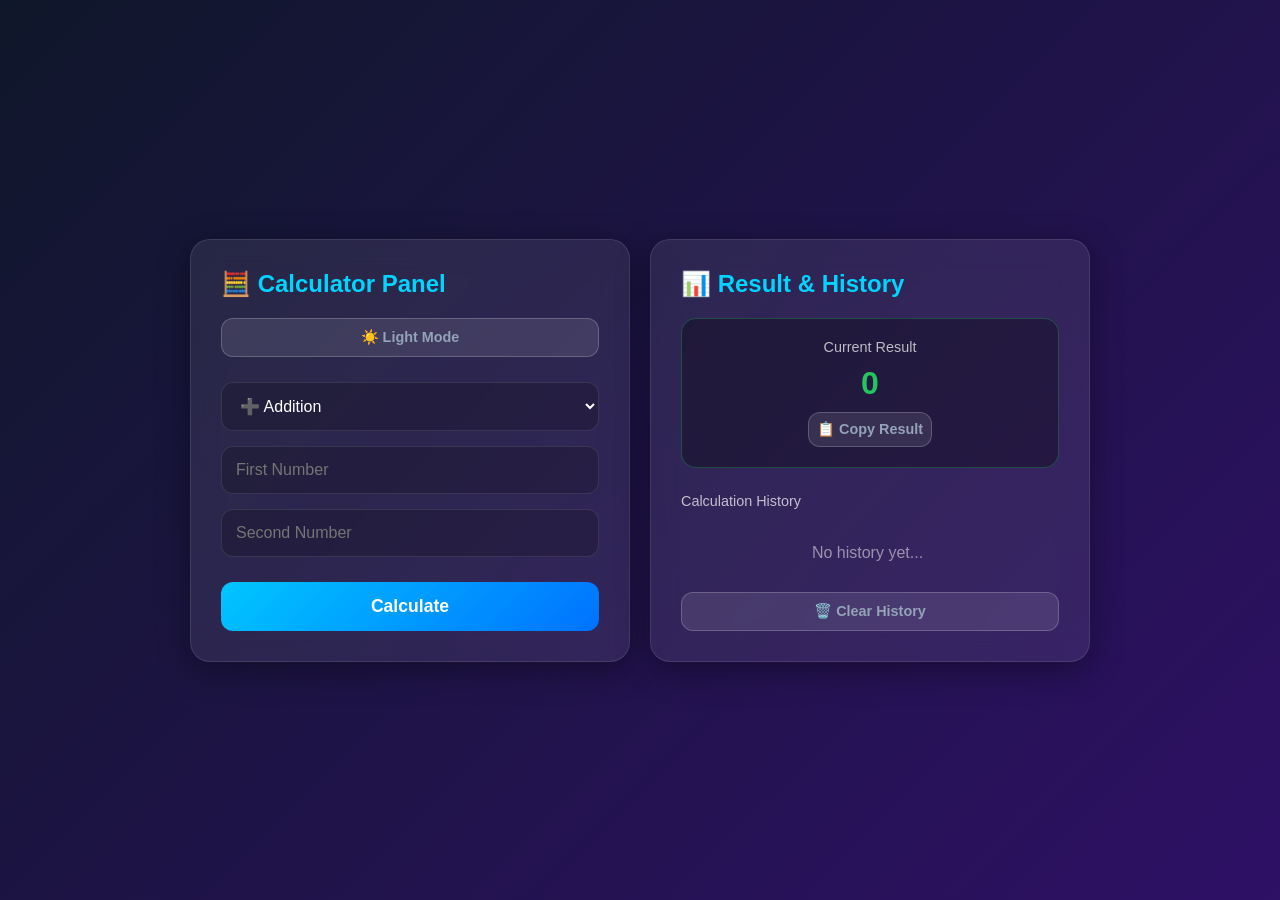
==== index.html @ ecf3f793 "Rename calculator.html to index.html" ====
<!DOCTYPE html>
<html lang="en">
<head>
<meta charset="UTF-8">
<meta name="viewport" content="width=device-width, initial-scale=1.0">
<title>Infinite Calculator Pro</title>
<style>
    /* =========================================
       CSS: THEME & LAYOUT (DARK MODE DEFAULT)
       ========================================= */
    * {
        margin: 0;
        padding: 0;
        box-sizing: border-box;
        font-family: 'Segoe UI', Tahoma, Geneva, Verdana, sans-serif;
        transition: background 0.3s ease, color 0.3s ease; /* Smooth transition */
    }

    body {
        background: linear-gradient(135deg, #0f172a 0%, #2e1065 100%);
        color: #ffffff;
        display: flex;
        justify-content: center;
        align-items: center;
        min-height: 100vh;
        padding: 20px;
    }

    /* Main Container */
    .app-container {
        display: grid;
        grid-template-columns: 1fr 1fr;
        gap: 20px;
        width: 100%;
        max-width: 900px;
    }

    @media (max-width: 768px) {
        .app-container {
            grid-template-columns: 1fr;
        }
    }

    /* Glassmorphism Cards */
    .glass-card {
        background: rgba(255, 255, 255, 0.08);
        backdrop-filter: blur(16px);
        -webkit-backdrop-filter: blur(16px);
        border: 1px solid rgba(255, 255, 255, 0.1);
        border-radius: 20px;
        padding: 30px;
        box-shadow: 0 8px 32px 0 rgba(0, 0, 0, 0.37);
        display: flex;
        flex-direction: column;
        gap: 15px;
    }

    h2 {
        color: #00D4FF;
        font-size: 1.5rem;
        margin-bottom: 5px;
        display: flex;
        align-items: center;
        gap: 10px;
    }

    /* Inputs & Selects */
    select, input {
        width: 100%;
        padding: 14px;
        background: rgba(0, 0, 0, 0.2);
        border: 1px solid rgba(255, 255, 255, 0.1);
        border-radius: 12px;
        color: #ffffff;
        font-size: 1rem;
        outline: none;
        transition: all 0.3s ease;
    }

    select option {
        background: #0f172a;
        color: #ffffff;
    }

    select:focus, input:focus {
        border-color: #00D4FF;
        box-shadow: 0 0 10px rgba(0, 212, 255, 0.3);
    }

    /* Primary Neon Button */
    button {
        width: 100%;
        padding: 14px;
        background: linear-gradient(135deg, #00c6ff, #0072ff);
        color: white;
        border: none;
        border-radius: 12px;
        font-size: 1.1rem;
        font-weight: bold;
        cursor: pointer;
        transition: transform 0.2s, box-shadow 0.2s;
        margin-top: 10px;
    }

    button:hover {
        transform: translateY(-2px);
        box-shadow: 0 10px 20px rgba(0, 114, 255, 0.4);
    }

    button:active {
        transform: translateY(0);
    }

    /* Secondary Buttons */
    .btn-secondary {
        background: rgba(255, 255, 255, 0.1);
        border: 1px solid rgba(255, 255, 255, 0.2);
        color: #94a3b8;
        font-size: 0.9rem;
        padding: 10px;
        margin-top: 0;
    }
    
    .btn-secondary:hover {
        background: rgba(255, 255, 255, 0.2);
        box-shadow: none;
        color: white;
    }

    /* Right Panel Elements */
    .current-result-box {
        background: rgba(0, 0, 0, 0.3);
        padding: 20px;
        border-radius: 15px;
        text-align: center;
        border: 1px solid rgba(34, 197, 94, 0.3);
    }

    .result-value {
        font-size: 2rem;
        font-weight: bold;
        color: #22c55e;
        margin: 10px 0;
        word-break: break-all;
    }

    .history-container {
        flex-grow: 1;
        overflow-y: auto;
        max-height: 230px;
        display: flex;
        flex-direction: column;
        gap: 10px;
        padding-right: 5px;
    }

    .history-container::-webkit-scrollbar { width: 6px; }
    .history-container::-webkit-scrollbar-thumb {
        background: rgba(255, 255, 255, 0.2);
        border-radius: 10px;
    }

    .history-item {
        background: rgba(255, 255, 255, 0.05);
        padding: 12px;
        border-radius: 8px;
        font-size: 0.95rem;
        color: #e2e8f0;
        border-left: 4px solid #00D4FF;
        animation: fadeIn 0.3s ease-in;
    }

    /* Toast Notification */
    .toast {
        position: fixed;
        bottom: -60px;
        left: 50%;
        transform: translateX(-50%);
        background: #22c55e;
        color: white;
        padding: 12px 24px;
        border-radius: 30px;
        box-shadow: 0 4px 15px rgba(0,0,0,0.2);
        transition: bottom 0.4s cubic-bezier(0.68, -0.55, 0.265, 1.55);
        z-index: 1000;
    }

    .toast.show { bottom: 30px; }

    @keyframes fadeIn {
        from { opacity: 0; transform: translateX(-10px); }
        to { opacity: 1; transform: translateX(0); }
    }

    /* =========================================
       CSS: LIGHT MODE OVERRIDES
       ========================================= */
    body.light-mode {
        background: linear-gradient(135deg, #f8fafc 0%, #cbd5e1 100%);
        color: #0f172a;
    }
    body.light-mode .glass-card {
        background: rgba(255, 255, 255, 0.6);
        border: 1px solid rgba(255, 255, 255, 1);
        box-shadow: 0 8px 32px 0 rgba(0, 0, 0, 0.1);
    }
    body.light-mode h2 {
        color: #0284c7; /* Darker blue for contrast */
    }
    body.light-mode select, body.light-mode input {
        background: rgba(255, 255, 255, 0.8);
        color: #0f172a;
        border: 1px solid rgba(0, 0, 0, 0.15);
    }
    body.light-mode select option {
        background: #ffffff;
        color: #0f172a;
    }
    body.light-mode .btn-secondary {
        background: rgba(0, 0, 0, 0.05);
        border: 1px solid rgba(0, 0, 0, 0.15);
        color: #475569;
    }
    body.light-mode .btn-secondary:hover {
        background: rgba(0, 0, 0, 0.1);
        color: #0f172a;
    }
    body.light-mode .current-result-box {
        background: rgba(255, 255, 255, 0.8);
        border: 1px solid rgba(34, 197, 94, 0.5);
    }
    body.light-mode .history-item {
        background: rgba(255, 255, 255, 0.9);
        color: #334155;
        border-left: 4px solid #0284c7;
    }
    body.light-mode .history-container::-webkit-scrollbar-thumb {
        background: rgba(0, 0, 0, 0.2);
    }
</style>
</head>
<body>

<div class="app-container">
    <!-- LEFT PANEL: CALCULATOR -->
    <div class="glass-card">
        <h2>🧮 Calculator Panel</h2>
        
        <!-- Theme Toggle Button -->
        <button id="themeToggleBtn" class="btn-secondary" onclick="toggleTheme()" style="margin-bottom: 10px;">☀️ Light Mode</button>
        
        <select id="operation" onchange="updateFields()">
            <option value="add">➕ Addition</option>
            <option value="sub">➖ Subtraction</option>
            <option value="mul">✖️ Multiplication</option>
            <option value="div">➗ Division</option>
            <option value="temp">🌡️ Celsius → Fahrenheit</option>
            <option value="km">📏 Kilometers → Miles</option>
            <option value="volume">🧊 Volume Calculator</option>
        </select>

        <div id="volumeBox" style="display: none;">
            <select id="shape" onchange="updateVolumeFields()">
                <option value="cube">Cube</option>
                <option value="cuboid">Cuboid</option>
                <option value="cylinder">Cylinder</option>
            </select>
        </div>

        <input type="number" id="num1" placeholder="First Number" autocomplete="off">
        <input type="number" id="num2" placeholder="Second Number" autocomplete="off">
        <input type="number" id="num3" placeholder="Third Number" style="display: none;" autocomplete="off">

        <button onclick="calculate(false)">Calculate</button>
    </div>

    <!-- RIGHT PANEL: RESULT & HISTORY -->
    <div class="glass-card">
        <h2>📊 Result & History</h2>
        
        <div class="current-result-box">
            <div style="color: inherit; opacity: 0.7; font-size: 0.9rem;">Current Result</div>
            <div class="result-value" id="currentResult">0</div>
            <button class="btn-secondary" style="padding: 8px; width: auto; font-size: 0.9rem;" onclick="copyResult()">
                📋 Copy Result
            </button>
        </div>

        <div style="color: inherit; opacity: 0.7; margin-top: 10px; font-size: 0.9rem;">Calculation History</div>
        <div class="history-container" id="historyList">
            <!-- History items populate here -->
        </div>
        
        <button class="btn-secondary" onclick="clearHistory()">🗑️ Clear History</button>
    </div>
</div>

<!-- Toast Notification -->
<div id="toast" class="toast">Copied to clipboard!</div>

<script>
    /* =========================================
       JAVASCRIPT: LOGIC & DOM MANIPULATION
       ========================================= */

    const operation = document.getElementById("operation");
    const shape = document.getElementById("shape");
    const volumeBox = document.getElementById("volumeBox");
    const num1 = document.getElementById("num1");
    const num2 = document.getElementById("num2");
    const num3 = document.getElementById("num3");
    const currentResult = document.getElementById("currentResult");
    const historyList = document.getElementById("historyList");
    
    // --- THEME LOGIC ---
    function toggleTheme() {
        const body = document.body;
        const themeBtn = document.getElementById('themeToggleBtn');
        body.classList.toggle('light-mode');
        
        if (body.classList.contains('light-mode')) {
            themeBtn.innerHTML = '🌙 Dark Mode';
            localStorage.setItem('calcTheme', 'light');
        } else {
            themeBtn.innerHTML = '☀️ Light Mode';
            localStorage.setItem('calcTheme', 'dark');
        }
    }

    // Check saved theme on load
    if (localStorage.getItem('calcTheme') === 'light') {
        document.body.classList.add('light-mode');
        document.getElementById('themeToggleBtn').innerHTML = '🌙 Dark Mode';
    }

    // --- CALCULATOR LOGIC ---
    let historyArr = JSON.parse(sessionStorage.getItem('calcHistory')) || [];
    renderHistory();
    updateFields(); 

    function updateFields() {
        const op = operation.value;
        
        num1.style.display = "block";
        num2.style.display = "block";
        num3.style.display = "none";
        volumeBox.style.display = "none";
        num1.value = ""; num2.value = ""; num3.value = "";

        switch(op) {
            case "add":
            case "sub":
            case "mul":
                num1.placeholder = "First Number";
                num2.placeholder = "Second Number";
                break;
            case "div":
                num1.placeholder = "Dividend";
                num2.placeholder = "Divisor";
                break;
            case "temp":
                num1.placeholder = "Temperature in Celsius";
                num2.style.display = "none";
                break;
            case "km":
                num1.placeholder = "Distance in Kilometers";
                num2.style.display = "none";
                break;
            case "volume":
                volumeBox.style.display = "block";
                updateVolumeFields();
                break;
        }
        calculate(true); 
    }

    function updateVolumeFields() {
        num1.value = ""; num2.value = ""; num3.value = "";
        
        switch(shape.value) {
            case "cube":
                num1.placeholder = "Side Length";
                num2.style.display = "none";
                num3.style.display = "none";
                break;
            case "cuboid":
                num1.placeholder = "Length";
                num2.placeholder = "Breadth";
                num3.placeholder = "Height";
                num2.style.display = "block";
                num3.style.display = "block";
                break;
            case "cylinder":
                num1.placeholder = "Radius";
                num2.placeholder = "Height";
                num2.style.display = "block";
                num3.style.display = "none";
                break;
        }
        calculate(true);
    }

    function calculate(isLivePreview = false) {
        const op = operation.value;
        const n1 = parseFloat(num1.value) || 0;
        const n2 = parseFloat(num2.value) || 0;
        const n3 = parseFloat(num3.value) || 0;
        
        let ans = 0;
        let formula = "";

        if (isLivePreview && num1.value === "") {
            currentResult.innerText = "0";
            return;
        }

        switch(op) {
            case "add":
                ans = n1 + n2;
                formula = `${n1} + ${n2} = ${ans}`;
                break;
            case "sub":
                ans = n1 - n2;
                formula = `${n1} - ${n2} = ${ans}`;
                break;
            case "mul":
                ans = n1 * n2;
                formula = `${n1} × ${n2} = ${ans}`;
                break;
            case "div":
                if(n2 === 0) {
                    ans = "Error";
                    formula = "Cannot Divide by Zero";
                } else {
                    ans = parseFloat((n1 / n2).toFixed(4));
                    formula = `${n1} ÷ ${n2} = ${ans}`;
                }
                break;
            case "temp":
                ans = parseFloat(((n1 * 9) / 5) + 32).toFixed(2);
                formula = `${n1}°C → ${ans}°F`;
                ans += " °F";
                break;
            case "km":
                ans = parseFloat(n1 * 0.621371).toFixed(4);
                formula = `${n1} km → ${ans} mi`;
                ans += " mi";
                break;
            case "volume":
                switch(shape.value) {
                    case "cube":
                        ans = Math.pow(n1, 3);
                        formula = `Cube(${n1}) = ${ans}`;
                        break;
                    case "cuboid":
                        ans = n1 * n2 * n3;
                        formula = `Cuboid(${n1}×${n2}×${n3}) = ${ans}`;
                        break;
                    case "cylinder":
                        ans = parseFloat((Math.PI * Math.pow(n1, 2) * n2).toFixed(2));
                        formula = `Cylinder(r:${n1}, h:${n2}) = ${ans}`;
                        break;
                }
                break;
        }

        currentResult.innerText = ans;

        if (!isLivePreview && formula !== "Cannot Divide by Zero" && num1.value !== "") {
            addToHistory(formula);
        }
    }

    [num1, num2, num3].forEach(input => {
        input.addEventListener('input', () => calculate(true));
    });

    document.addEventListener('keypress', function(e) {
        if (e.key === 'Enter') calculate(false);
    });

    function addToHistory(formula) {
        historyArr.unshift(formula);
        if (historyArr.length > 20) historyArr.pop();
        sessionStorage.setItem('calcHistory', JSON.stringify(historyArr));
        renderHistory();
    }

    function renderHistory() {
        historyList.innerHTML = "";
        if (historyArr.length === 0) {
            historyList.innerHTML = `<div style="opacity: 0.5; text-align: center; margin-top: 20px;">No history yet...</div>`;
            return;
        }
        historyArr.forEach(item => {
            const div = document.createElement("div");
            div.className = "history-item";
            div.innerText = item;
            historyList.appendChild(div);
        });
    }

    function clearHistory() {
        historyArr = [];
        sessionStorage.removeItem('calcHistory');
        renderHistory();
        showToast("History Cleared");
    }

    function copyResult() {
        const resultText = currentResult.innerText;
        if(resultText !== "0" && resultText !== "Error") {
            navigator.clipboard.writeText(resultText);
            showToast("Copied to clipboard!");
        }
    }

    function showToast(message) {
        const toast = document.getElementById("toast");
        toast.innerText = message;
        toast.classList.add("show");
        setTimeout(() => toast.classList.remove("show"), 2500);
    }
</script>
</body>
</html>
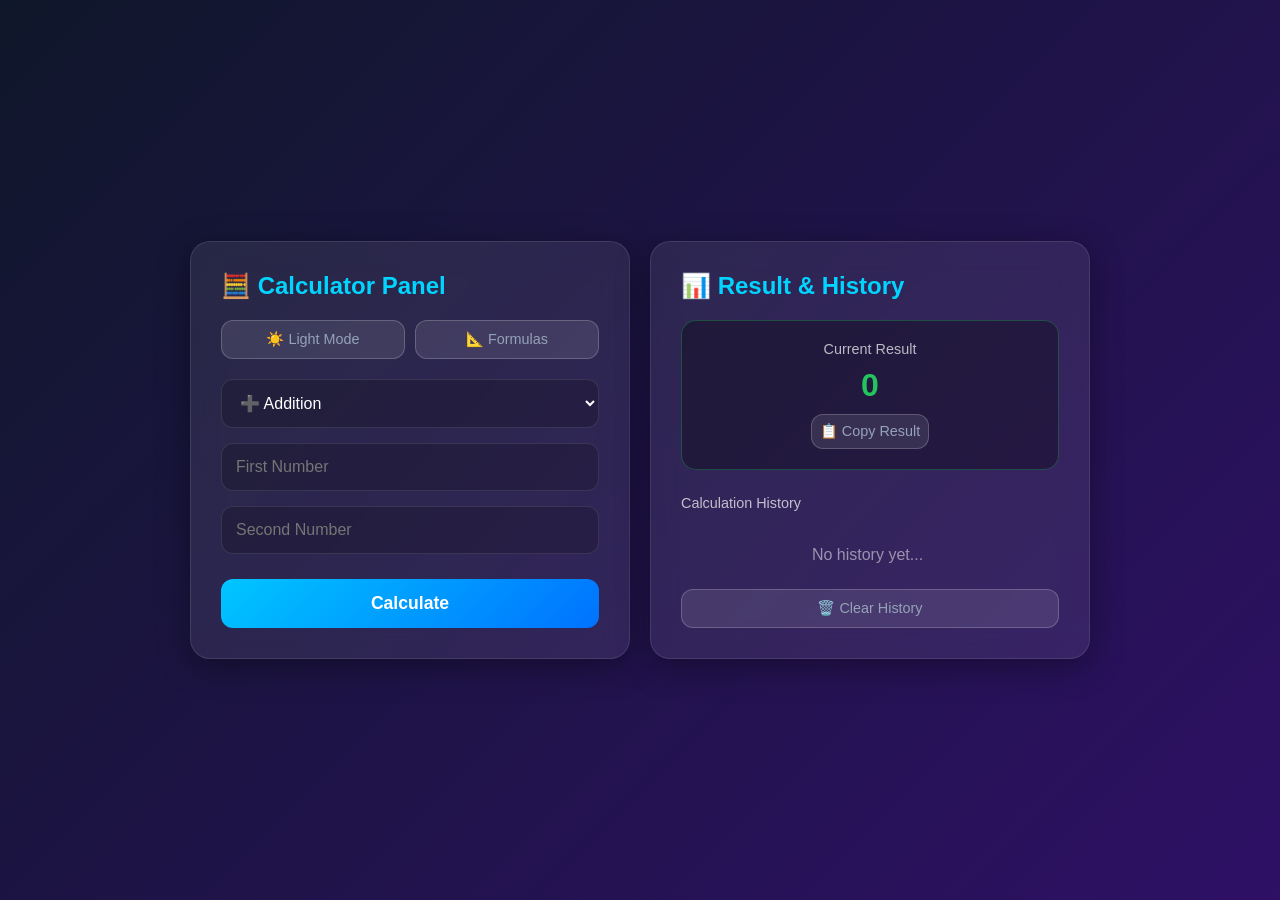
==== commit 66c87679: "Enhance calculator UI with formula modal Added a formula modal for user guidance and improved button" ====
--- a/index.html
+++ b/index.html
@@ -13,7 +13,7 @@
         padding: 0;
         box-sizing: border-box;
         font-family: 'Segoe UI', Tahoma, Geneva, Verdana, sans-serif;
-        transition: background 0.3s ease, color 0.3s ease; /* Smooth transition */
+        transition: background 0.3s ease, color 0.3s ease;
     }
 
     body {
@@ -26,7 +26,6 @@
         padding: 20px;
     }
 
-    /* Main Container */
     .app-container {
         display: grid;
         grid-template-columns: 1fr 1fr;
@@ -64,6 +63,13 @@
         gap: 10px;
     }
 
+    /* Top Action Buttons (Theme & Formula) */
+    .action-row {
+        display: flex;
+        gap: 10px;
+        margin-bottom: 5px;
+    }
+
     /* Inputs & Selects */
     select, input {
         width: 100%;
@@ -88,7 +94,7 @@
     }
 
     /* Primary Neon Button */
-    button {
+    .btn-primary {
         width: 100%;
         padding: 14px;
         background: linear-gradient(135deg, #00c6ff, #0072ff);
@@ -102,12 +108,12 @@
         margin-top: 10px;
     }
 
-    button:hover {
+    .btn-primary:hover {
         transform: translateY(-2px);
         box-shadow: 0 10px 20px rgba(0, 114, 255, 0.4);
     }
 
-    button:active {
+    .btn-primary:active {
         transform: translateY(0);
     }
 
@@ -118,12 +124,14 @@
         color: #94a3b8;
         font-size: 0.9rem;
         padding: 10px;
-        margin-top: 0;
+        border-radius: 12px;
+        cursor: pointer;
+        transition: all 0.2s;
+        flex: 1;
     }
     
     .btn-secondary:hover {
         background: rgba(255, 255, 255, 0.2);
-        box-shadow: none;
         color: white;
     }
 
@@ -168,6 +176,40 @@
         color: #e2e8f0;
         border-left: 4px solid #00D4FF;
         animation: fadeIn 0.3s ease-in;
+    }
+
+    /* Modal Styles */
+    .modal-overlay {
+        display: none;
+        position: fixed;
+        top: 0; left: 0; width: 100%; height: 100%;
+        background: rgba(0,0,0,0.6);
+        backdrop-filter: blur(5px);
+        z-index: 2000;
+        justify-content: center;
+        align-items: center;
+    }
+
+    .modal-close {
+        position: absolute;
+        top: 15px;
+        right: 20px;
+        background: none;
+        border: none;
+        color: inherit;
+        font-size: 1.5rem;
+        cursor: pointer;
+        opacity: 0.7;
+    }
+
+    .modal-close:hover { opacity: 1; }
+
+    .formula-code {
+        background: rgba(0,0,0,0.3);
+        padding: 2px 6px;
+        border-radius: 4px;
+        color: #22c55e;
+        font-family: monospace;
     }
 
     /* Toast Notification */
@@ -204,9 +246,7 @@
         border: 1px solid rgba(255, 255, 255, 1);
         box-shadow: 0 8px 32px 0 rgba(0, 0, 0, 0.1);
     }
-    body.light-mode h2 {
-        color: #0284c7; /* Darker blue for contrast */
-    }
+    body.light-mode h2 { color: #0284c7; }
     body.light-mode select, body.light-mode input {
         background: rgba(255, 255, 255, 0.8);
         color: #0f172a;
@@ -237,6 +277,10 @@
     body.light-mode .history-container::-webkit-scrollbar-thumb {
         background: rgba(0, 0, 0, 0.2);
     }
+    body.light-mode .formula-code {
+        background: rgba(0,0,0,0.05);
+        color: #16a34a;
+    }
 </style>
 </head>
 <body>
@@ -246,8 +290,10 @@
     <div class="glass-card">
         <h2>🧮 Calculator Panel</h2>
         
-        <!-- Theme Toggle Button -->
-        <button id="themeToggleBtn" class="btn-secondary" onclick="toggleTheme()" style="margin-bottom: 10px;">☀️ Light Mode</button>
+        <div class="action-row">
+            <button id="themeToggleBtn" class="btn-secondary" onclick="toggleTheme()">☀️ Light Mode</button>
+            <button class="btn-secondary" onclick="document.getElementById('formulaModal').style.display='flex'">📐 Formulas</button>
+        </div>
         
         <select id="operation" onchange="updateFields()">
             <option value="add">➕ Addition</option>
@@ -271,7 +317,7 @@
         <input type="number" id="num2" placeholder="Second Number" autocomplete="off">
         <input type="number" id="num3" placeholder="Third Number" style="display: none;" autocomplete="off">
 
-        <button onclick="calculate(false)">Calculate</button>
+        <button class="btn-primary" onclick="calculate(false)">Calculate</button>
     </div>
 
     <!-- RIGHT PANEL: RESULT & HISTORY -->
@@ -291,7 +337,32 @@
             <!-- History items populate here -->
         </div>
         
-        <button class="btn-secondary" onclick="clearHistory()">🗑️ Clear History</button>
+        <button class="btn-secondary" onclick="clearHistory()" style="width: 100%;">🗑️ Clear History</button>
+    </div>
+</div>
+
+<!-- Formula Modal -->
+<div id="formulaModal" class="modal-overlay">
+    <div class="glass-card" style="max-width: 450px; width: 90%; position: relative;">
+        <button class="modal-close" onclick="document.getElementById('formulaModal').style.display='none'">✖</button>
+        <h2>📐 Formula Guide</h2>
+        
+        <div style="margin-top: 10px; font-size: 1rem; line-height: 1.8;">
+            <strong style="color: #00D4FF;">🔢 Basic Math</strong><br>
+            • Addition: <span class="formula-code">x + y</span><br>
+            • Subtraction: <span class="formula-code">x - y</span><br>
+            • Multiplication: <span class="formula-code">x × y</span><br>
+            • Division: <span class="formula-code">x ÷ y</span><br><br>
+
+            <strong style="color: #00D4FF;">🔄 Conversions</strong><br>
+            • Celsius → Fahrenheit: <span class="formula-code">(°C × 1.8) + 32</span><br>
+            • Kilometers → Miles: <span class="formula-code">km × 0.621371</span><br><br>
+
+            <strong style="color: #00D4FF;">🧊 Volume</strong><br>
+            • Cube: <span class="formula-code">Side³</span><br>
+            • Cuboid: <span class="formula-code">Length × Breadth × Height</span><br>
+            • Cylinder: <span class="formula-code">π × Radius² × Height</span>
+        </div>
     </div>
 </div>
 
@@ -327,7 +398,6 @@
         }
     }
 
-    // Check saved theme on load
     if (localStorage.getItem('calcTheme') === 'light') {
         document.body.classList.add('light-mode');
         document.getElementById('themeToggleBtn').innerHTML = '🌙 Dark Mode';
@@ -479,6 +549,13 @@
         if (e.key === 'Enter') calculate(false);
     });
 
+    // Close modal if user clicks outside the modal card
+    document.getElementById('formulaModal').addEventListener('click', function(e) {
+        if (e.target === this) {
+            this.style.display = 'none';
+        }
+    });
+
     function addToHistory(formula) {
         historyArr.unshift(formula);
         if (historyArr.length > 20) historyArr.pop();
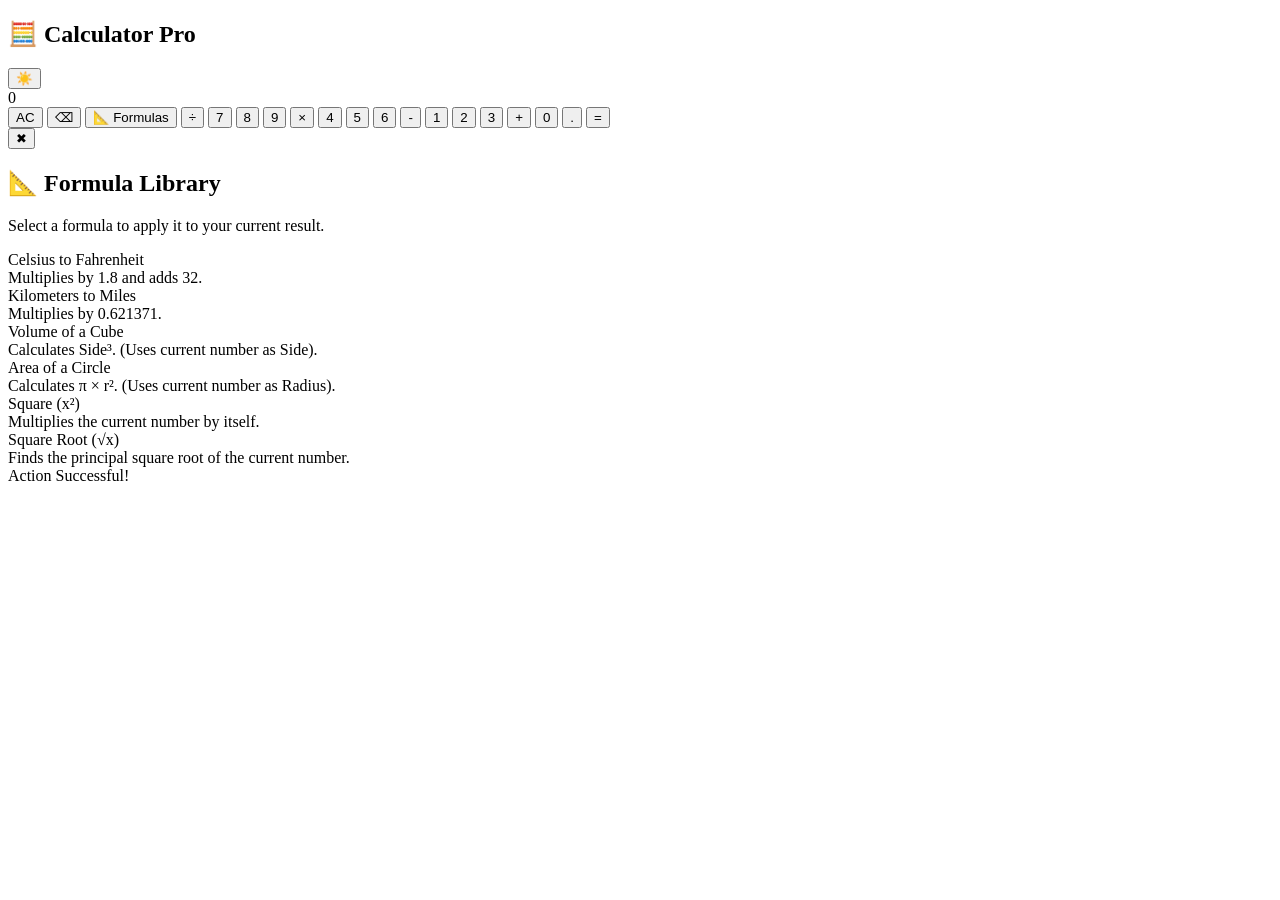
==== commit 4c0ba1e9: "Revamp index.html for Smart Mobile Calculator Pro Updated the calculator interface and functionality" ====
--- a/index.html
+++ b/index.html
@@ -1,603 +1,98 @@
 <!DOCTYPE html>
 <html lang="en">
 <head>
-<meta charset="UTF-8">
-<meta name="viewport" content="width=device-width, initial-scale=1.0">
-<title>Infinite Calculator Pro</title>
-<style>
-    /* =========================================
-       CSS: THEME & LAYOUT (DARK MODE DEFAULT)
-       ========================================= */
-    * {
-        margin: 0;
-        padding: 0;
-        box-sizing: border-box;
-        font-family: 'Segoe UI', Tahoma, Geneva, Verdana, sans-serif;
-        transition: background 0.3s ease, color 0.3s ease;
-    }
-
-    body {
-        background: linear-gradient(135deg, #0f172a 0%, #2e1065 100%);
-        color: #ffffff;
-        display: flex;
-        justify-content: center;
-        align-items: center;
-        min-height: 100vh;
-        padding: 20px;
-    }
-
-    .app-container {
-        display: grid;
-        grid-template-columns: 1fr 1fr;
-        gap: 20px;
-        width: 100%;
-        max-width: 900px;
-    }
-
-    @media (max-width: 768px) {
-        .app-container {
-            grid-template-columns: 1fr;
-        }
-    }
-
-    /* Glassmorphism Cards */
-    .glass-card {
-        background: rgba(255, 255, 255, 0.08);
-        backdrop-filter: blur(16px);
-        -webkit-backdrop-filter: blur(16px);
-        border: 1px solid rgba(255, 255, 255, 0.1);
-        border-radius: 20px;
-        padding: 30px;
-        box-shadow: 0 8px 32px 0 rgba(0, 0, 0, 0.37);
-        display: flex;
-        flex-direction: column;
-        gap: 15px;
-    }
-
-    h2 {
-        color: #00D4FF;
-        font-size: 1.5rem;
-        margin-bottom: 5px;
-        display: flex;
-        align-items: center;
-        gap: 10px;
-    }
-
-    /* Top Action Buttons (Theme & Formula) */
-    .action-row {
-        display: flex;
-        gap: 10px;
-        margin-bottom: 5px;
-    }
-
-    /* Inputs & Selects */
-    select, input {
-        width: 100%;
-        padding: 14px;
-        background: rgba(0, 0, 0, 0.2);
-        border: 1px solid rgba(255, 255, 255, 0.1);
-        border-radius: 12px;
-        color: #ffffff;
-        font-size: 1rem;
-        outline: none;
-        transition: all 0.3s ease;
-    }
-
-    select option {
-        background: #0f172a;
-        color: #ffffff;
-    }
-
-    select:focus, input:focus {
-        border-color: #00D4FF;
-        box-shadow: 0 0 10px rgba(0, 212, 255, 0.3);
-    }
-
-    /* Primary Neon Button */
-    .btn-primary {
-        width: 100%;
-        padding: 14px;
-        background: linear-gradient(135deg, #00c6ff, #0072ff);
-        color: white;
-        border: none;
-        border-radius: 12px;
-        font-size: 1.1rem;
-        font-weight: bold;
-        cursor: pointer;
-        transition: transform 0.2s, box-shadow 0.2s;
-        margin-top: 10px;
-    }
-
-    .btn-primary:hover {
-        transform: translateY(-2px);
-        box-shadow: 0 10px 20px rgba(0, 114, 255, 0.4);
-    }
-
-    .btn-primary:active {
-        transform: translateY(0);
-    }
-
-    /* Secondary Buttons */
-    .btn-secondary {
-        background: rgba(255, 255, 255, 0.1);
-        border: 1px solid rgba(255, 255, 255, 0.2);
-        color: #94a3b8;
-        font-size: 0.9rem;
-        padding: 10px;
-        border-radius: 12px;
-        cursor: pointer;
-        transition: all 0.2s;
-        flex: 1;
-    }
-    
-    .btn-secondary:hover {
-        background: rgba(255, 255, 255, 0.2);
-        color: white;
-    }
-
-    /* Right Panel Elements */
-    .current-result-box {
-        background: rgba(0, 0, 0, 0.3);
-        padding: 20px;
-        border-radius: 15px;
-        text-align: center;
-        border: 1px solid rgba(34, 197, 94, 0.3);
-    }
-
-    .result-value {
-        font-size: 2rem;
-        font-weight: bold;
-        color: #22c55e;
-        margin: 10px 0;
-        word-break: break-all;
-    }
-
-    .history-container {
-        flex-grow: 1;
-        overflow-y: auto;
-        max-height: 230px;
-        display: flex;
-        flex-direction: column;
-        gap: 10px;
-        padding-right: 5px;
-    }
-
-    .history-container::-webkit-scrollbar { width: 6px; }
-    .history-container::-webkit-scrollbar-thumb {
-        background: rgba(255, 255, 255, 0.2);
-        border-radius: 10px;
-    }
-
-    .history-item {
-        background: rgba(255, 255, 255, 0.05);
-        padding: 12px;
-        border-radius: 8px;
-        font-size: 0.95rem;
-        color: #e2e8f0;
-        border-left: 4px solid #00D4FF;
-        animation: fadeIn 0.3s ease-in;
-    }
-
-    /* Modal Styles */
-    .modal-overlay {
-        display: none;
-        position: fixed;
-        top: 0; left: 0; width: 100%; height: 100%;
-        background: rgba(0,0,0,0.6);
-        backdrop-filter: blur(5px);
-        z-index: 2000;
-        justify-content: center;
-        align-items: center;
-    }
-
-    .modal-close {
-        position: absolute;
-        top: 15px;
-        right: 20px;
-        background: none;
-        border: none;
-        color: inherit;
-        font-size: 1.5rem;
-        cursor: pointer;
-        opacity: 0.7;
-    }
-
-    .modal-close:hover { opacity: 1; }
-
-    .formula-code {
-        background: rgba(0,0,0,0.3);
-        padding: 2px 6px;
-        border-radius: 4px;
-        color: #22c55e;
-        font-family: monospace;
-    }
-
-    /* Toast Notification */
-    .toast {
-        position: fixed;
-        bottom: -60px;
-        left: 50%;
-        transform: translateX(-50%);
-        background: #22c55e;
-        color: white;
-        padding: 12px 24px;
-        border-radius: 30px;
-        box-shadow: 0 4px 15px rgba(0,0,0,0.2);
-        transition: bottom 0.4s cubic-bezier(0.68, -0.55, 0.265, 1.55);
-        z-index: 1000;
-    }
-
-    .toast.show { bottom: 30px; }
-
-    @keyframes fadeIn {
-        from { opacity: 0; transform: translateX(-10px); }
-        to { opacity: 1; transform: translateX(0); }
-    }
-
-    /* =========================================
-       CSS: LIGHT MODE OVERRIDES
-       ========================================= */
-    body.light-mode {
-        background: linear-gradient(135deg, #f8fafc 0%, #cbd5e1 100%);
-        color: #0f172a;
-    }
-    body.light-mode .glass-card {
-        background: rgba(255, 255, 255, 0.6);
-        border: 1px solid rgba(255, 255, 255, 1);
-        box-shadow: 0 8px 32px 0 rgba(0, 0, 0, 0.1);
-    }
-    body.light-mode h2 { color: #0284c7; }
-    body.light-mode select, body.light-mode input {
-        background: rgba(255, 255, 255, 0.8);
-        color: #0f172a;
-        border: 1px solid rgba(0, 0, 0, 0.15);
-    }
-    body.light-mode select option {
-        background: #ffffff;
-        color: #0f172a;
-    }
-    body.light-mode .btn-secondary {
-        background: rgba(0, 0, 0, 0.05);
-        border: 1px solid rgba(0, 0, 0, 0.15);
-        color: #475569;
-    }
-    body.light-mode .btn-secondary:hover {
-        background: rgba(0, 0, 0, 0.1);
-        color: #0f172a;
-    }
-    body.light-mode .current-result-box {
-        background: rgba(255, 255, 255, 0.8);
-        border: 1px solid rgba(34, 197, 94, 0.5);
-    }
-    body.light-mode .history-item {
-        background: rgba(255, 255, 255, 0.9);
-        color: #334155;
-        border-left: 4px solid #0284c7;
-    }
-    body.light-mode .history-container::-webkit-scrollbar-thumb {
-        background: rgba(0, 0, 0, 0.2);
-    }
-    body.light-mode .formula-code {
-        background: rgba(0,0,0,0.05);
-        color: #16a34a;
-    }
-</style>
+    <meta charset="UTF-8">
+    <meta name="viewport" content="width=device-width, initial-scale=1.0, maximum-scale=1.0, user-scalable=no">
+    <title>Smart Mobile Calculator Pro</title>
+    <link rel="stylesheet" href="style.css">
 </head>
 <body>
 
-<div class="app-container">
-    <!-- LEFT PANEL: CALCULATOR -->
-    <div class="glass-card">
-        <h2>🧮 Calculator Panel</h2>
-        
-        <div class="action-row">
-            <button id="themeToggleBtn" class="btn-secondary" onclick="toggleTheme()">☀️ Light Mode</button>
-            <button class="btn-secondary" onclick="document.getElementById('formulaModal').style.display='flex'">📐 Formulas</button>
-        </div>
-        
-        <select id="operation" onchange="updateFields()">
-            <option value="add">➕ Addition</option>
-            <option value="sub">➖ Subtraction</option>
-            <option value="mul">✖️ Multiplication</option>
-            <option value="div">➗ Division</option>
-            <option value="temp">🌡️ Celsius → Fahrenheit</option>
-            <option value="km">📏 Kilometers → Miles</option>
-            <option value="volume">🧊 Volume Calculator</option>
-        </select>
+<div class="mobile-frame">
+    <!-- Header -->
+    <header class="app-header">
+        <h2>🧮 Calculator Pro</h2>
+        <button id="themeToggleBtn" onclick="toggleTheme()" aria-label="Toggle Theme">☀️</button>
+    </header>
 
-        <div id="volumeBox" style="display: none;">
-            <select id="shape" onchange="updateVolumeFields()">
-                <option value="cube">Cube</option>
-                <option value="cuboid">Cuboid</option>
-                <option value="cylinder">Cylinder</option>
-            </select>
-        </div>
-
-        <input type="number" id="num1" placeholder="First Number" autocomplete="off">
-        <input type="number" id="num2" placeholder="Second Number" autocomplete="off">
-        <input type="number" id="num3" placeholder="Third Number" style="display: none;" autocomplete="off">
-
-        <button class="btn-primary" onclick="calculate(false)">Calculate</button>
+    <!-- Display Screen -->
+    <div class="display-screen">
+        <div class="expression-display" id="expressionDisplay"></div>
+        <div class="result-value" id="resultDisplay">0</div>
     </div>
 
-    <!-- RIGHT PANEL: RESULT & HISTORY -->
-    <div class="glass-card">
-        <h2>📊 Result & History</h2>
-        
-        <div class="current-result-box">
-            <div style="color: inherit; opacity: 0.7; font-size: 0.9rem;">Current Result</div>
-            <div class="result-value" id="currentResult">0</div>
-            <button class="btn-secondary" style="padding: 8px; width: auto; font-size: 0.9rem;" onclick="copyResult()">
-                📋 Copy Result
-            </button>
-        </div>
+    <!-- Mobile Keypad -->
+    <div class="keypad">
+        <button class="btn-action" onclick="clearAll()">AC</button>
+        <button class="btn-action" onclick="deleteLast()">⌫</button>
+        <button class="btn-formula" onclick="openModal()">📐 Formulas</button>
+        <button class="btn-operator" onclick="appendChar('÷')">÷</button>
 
-        <div style="color: inherit; opacity: 0.7; margin-top: 10px; font-size: 0.9rem;">Calculation History</div>
-        <div class="history-container" id="historyList">
-            <!-- History items populate here -->
-        </div>
-        
-        <button class="btn-secondary" onclick="clearHistory()" style="width: 100%;">🗑️ Clear History</button>
+        <button class="btn-number" onclick="appendChar('7')">7</button>
+        <button class="btn-number" onclick="appendChar('8')">8</button>
+        <button class="btn-number" onclick="appendChar('9')">9</button>
+        <button class="btn-operator" onclick="appendChar('×')">×</button>
+
+        <button class="btn-number" onclick="appendChar('4')">4</button>
+        <button class="btn-number" onclick="appendChar('5')">5</button>
+        <button class="btn-number" onclick="appendChar('6')">6</button>
+        <button class="btn-operator" onclick="appendChar('-')">-</button>
+
+        <button class="btn-number" onclick="appendChar('1')">1</button>
+        <button class="btn-number" onclick="appendChar('2')">2</button>
+        <button class="btn-number" onclick="appendChar('3')">3</button>
+        <button class="btn-operator" onclick="appendChar('+')">+</button>
+
+        <button class="btn-number span-2" onclick="appendChar('0')">0</button>
+        <button class="btn-number" onclick="appendChar('.')">.</button>
+        <button class="btn-equal" onclick="calculateResult()">=</button>
     </div>
 </div>
 
 <!-- Formula Modal -->
 <div id="formulaModal" class="modal-overlay">
-    <div class="glass-card" style="max-width: 450px; width: 90%; position: relative;">
-        <button class="modal-close" onclick="document.getElementById('formulaModal').style.display='none'">✖</button>
-        <h2>📐 Formula Guide</h2>
+    <div class="modal-card">
+        <button class="modal-close" onclick="closeModal()">✖</button>
+        <h2>📐 Formula Library</h2>
+        <p class="modal-subtitle">Select a formula to apply it to your current result.</p>
         
-        <div style="margin-top: 10px; font-size: 1rem; line-height: 1.8;">
-            <strong style="color: #00D4FF;">🔢 Basic Math</strong><br>
-            • Addition: <span class="formula-code">x + y</span><br>
-            • Subtraction: <span class="formula-code">x - y</span><br>
-            • Multiplication: <span class="formula-code">x × y</span><br>
-            • Division: <span class="formula-code">x ÷ y</span><br><br>
+        <div class="modal-content">
+            <!-- Conversions -->
+            <div class="formula-item" onclick="applyFormula('c_to_f')">
+                <div class="formula-title">Celsius to Fahrenheit</div>
+                <div class="formula-desc">Multiplies by 1.8 and adds 32.</div>
+            </div>
+            <div class="formula-item" onclick="applyFormula('km_to_mi')">
+                <div class="formula-title">Kilometers to Miles</div>
+                <div class="formula-desc">Multiplies by 0.621371.</div>
+            </div>
 
-            <strong style="color: #00D4FF;">🔄 Conversions</strong><br>
-            • Celsius → Fahrenheit: <span class="formula-code">(°C × 1.8) + 32</span><br>
-            • Kilometers → Miles: <span class="formula-code">km × 0.621371</span><br><br>
+            <!-- Geometry (Single Variable) -->
+            <div class="formula-item" onclick="applyFormula('cube_vol')">
+                <div class="formula-title">Volume of a Cube</div>
+                <div class="formula-desc">Calculates Side³. (Uses current number as Side).</div>
+            </div>
+            <div class="formula-item" onclick="applyFormula('circle_area')">
+                <div class="formula-title">Area of a Circle</div>
+                <div class="formula-desc">Calculates π × r². (Uses current number as Radius).</div>
+            </div>
 
-            <strong style="color: #00D4FF;">🧊 Volume</strong><br>
-            • Cube: <span class="formula-code">Side³</span><br>
-            • Cuboid: <span class="formula-code">Length × Breadth × Height</span><br>
-            • Cylinder: <span class="formula-code">π × Radius² × Height</span>
+            <!-- Statistics -->
+            <div class="formula-item" onclick="applyFormula('variance')">
+                <div class="formula-title">Square (x²)</div>
+                <div class="formula-desc">Multiplies the current number by itself.</div>
+            </div>
+            <div class="formula-item" onclick="applyFormula('sqrt')">
+                <div class="formula-title">Square Root (√x)</div>
+                <div class="formula-desc">Finds the principal square root of the current number.</div>
+            </div>
         </div>
     </div>
 </div>
 
 <!-- Toast Notification -->
-<div id="toast" class="toast">Copied to clipboard!</div>
+<div id="toast" class="toast">Action Successful!</div>
 
-<script>
-    /* =========================================
-       JAVASCRIPT: LOGIC & DOM MANIPULATION
-       ========================================= */
-
-    const operation = document.getElementById("operation");
-    const shape = document.getElementById("shape");
-    const volumeBox = document.getElementById("volumeBox");
-    const num1 = document.getElementById("num1");
-    const num2 = document.getElementById("num2");
-    const num3 = document.getElementById("num3");
-    const currentResult = document.getElementById("currentResult");
-    const historyList = document.getElementById("historyList");
-    
-    // --- THEME LOGIC ---
-    function toggleTheme() {
-        const body = document.body;
-        const themeBtn = document.getElementById('themeToggleBtn');
-        body.classList.toggle('light-mode');
-        
-        if (body.classList.contains('light-mode')) {
-            themeBtn.innerHTML = '🌙 Dark Mode';
-            localStorage.setItem('calcTheme', 'light');
-        } else {
-            themeBtn.innerHTML = '☀️ Light Mode';
-            localStorage.setItem('calcTheme', 'dark');
-        }
-    }
-
-    if (localStorage.getItem('calcTheme') === 'light') {
-        document.body.classList.add('light-mode');
-        document.getElementById('themeToggleBtn').innerHTML = '🌙 Dark Mode';
-    }
-
-    // --- CALCULATOR LOGIC ---
-    let historyArr = JSON.parse(sessionStorage.getItem('calcHistory')) || [];
-    renderHistory();
-    updateFields(); 
-
-    function updateFields() {
-        const op = operation.value;
-        
-        num1.style.display = "block";
-        num2.style.display = "block";
-        num3.style.display = "none";
-        volumeBox.style.display = "none";
-        num1.value = ""; num2.value = ""; num3.value = "";
-
-        switch(op) {
-            case "add":
-            case "sub":
-            case "mul":
-                num1.placeholder = "First Number";
-                num2.placeholder = "Second Number";
-                break;
-            case "div":
-                num1.placeholder = "Dividend";
-                num2.placeholder = "Divisor";
-                break;
-            case "temp":
-                num1.placeholder = "Temperature in Celsius";
-                num2.style.display = "none";
-                break;
-            case "km":
-                num1.placeholder = "Distance in Kilometers";
-                num2.style.display = "none";
-                break;
-            case "volume":
-                volumeBox.style.display = "block";
-                updateVolumeFields();
-                break;
-        }
-        calculate(true); 
-    }
-
-    function updateVolumeFields() {
-        num1.value = ""; num2.value = ""; num3.value = "";
-        
-        switch(shape.value) {
-            case "cube":
-                num1.placeholder = "Side Length";
-                num2.style.display = "none";
-                num3.style.display = "none";
-                break;
-            case "cuboid":
-                num1.placeholder = "Length";
-                num2.placeholder = "Breadth";
-                num3.placeholder = "Height";
-                num2.style.display = "block";
-                num3.style.display = "block";
-                break;
-            case "cylinder":
-                num1.placeholder = "Radius";
-                num2.placeholder = "Height";
-                num2.style.display = "block";
-                num3.style.display = "none";
-                break;
-        }
-        calculate(true);
-    }
-
-    function calculate(isLivePreview = false) {
-        const op = operation.value;
-        const n1 = parseFloat(num1.value) || 0;
-        const n2 = parseFloat(num2.value) || 0;
-        const n3 = parseFloat(num3.value) || 0;
-        
-        let ans = 0;
-        let formula = "";
-
-        if (isLivePreview && num1.value === "") {
-            currentResult.innerText = "0";
-            return;
-        }
-
-        switch(op) {
-            case "add":
-                ans = n1 + n2;
-                formula = `${n1} + ${n2} = ${ans}`;
-                break;
-            case "sub":
-                ans = n1 - n2;
-                formula = `${n1} - ${n2} = ${ans}`;
-                break;
-            case "mul":
-                ans = n1 * n2;
-                formula = `${n1} × ${n2} = ${ans}`;
-                break;
-            case "div":
-                if(n2 === 0) {
-                    ans = "Error";
-                    formula = "Cannot Divide by Zero";
-                } else {
-                    ans = parseFloat((n1 / n2).toFixed(4));
-                    formula = `${n1} ÷ ${n2} = ${ans}`;
-                }
-                break;
-            case "temp":
-                ans = parseFloat(((n1 * 9) / 5) + 32).toFixed(2);
-                formula = `${n1}°C → ${ans}°F`;
-                ans += " °F";
-                break;
-            case "km":
-                ans = parseFloat(n1 * 0.621371).toFixed(4);
-                formula = `${n1} km → ${ans} mi`;
-                ans += " mi";
-                break;
-            case "volume":
-                switch(shape.value) {
-                    case "cube":
-                        ans = Math.pow(n1, 3);
-                        formula = `Cube(${n1}) = ${ans}`;
-                        break;
-                    case "cuboid":
-                        ans = n1 * n2 * n3;
-                        formula = `Cuboid(${n1}×${n2}×${n3}) = ${ans}`;
-                        break;
-                    case "cylinder":
-                        ans = parseFloat((Math.PI * Math.pow(n1, 2) * n2).toFixed(2));
-                        formula = `Cylinder(r:${n1}, h:${n2}) = ${ans}`;
-                        break;
-                }
-                break;
-        }
-
-        currentResult.innerText = ans;
-
-        if (!isLivePreview && formula !== "Cannot Divide by Zero" && num1.value !== "") {
-            addToHistory(formula);
-        }
-    }
-
-    [num1, num2, num3].forEach(input => {
-        input.addEventListener('input', () => calculate(true));
-    });
-
-    document.addEventListener('keypress', function(e) {
-        if (e.key === 'Enter') calculate(false);
-    });
-
-    // Close modal if user clicks outside the modal card
-    document.getElementById('formulaModal').addEventListener('click', function(e) {
-        if (e.target === this) {
-            this.style.display = 'none';
-        }
-    });
-
-    function addToHistory(formula) {
-        historyArr.unshift(formula);
-        if (historyArr.length > 20) historyArr.pop();
-        sessionStorage.setItem('calcHistory', JSON.stringify(historyArr));
-        renderHistory();
-    }
-
-    function renderHistory() {
-        historyList.innerHTML = "";
-        if (historyArr.length === 0) {
-            historyList.innerHTML = `<div style="opacity: 0.5; text-align: center; margin-top: 20px;">No history yet...</div>`;
-            return;
-        }
-        historyArr.forEach(item => {
-            const div = document.createElement("div");
-            div.className = "history-item";
-            div.innerText = item;
-            historyList.appendChild(div);
-        });
-    }
-
-    function clearHistory() {
-        historyArr = [];
-        sessionStorage.removeItem('calcHistory');
-        renderHistory();
-        showToast("History Cleared");
-    }
-
-    function copyResult() {
-        const resultText = currentResult.innerText;
-        if(resultText !== "0" && resultText !== "Error") {
-            navigator.clipboard.writeText(resultText);
-            showToast("Copied to clipboard!");
-        }
-    }
-
-    function showToast(message) {
-        const toast = document.getElementById("toast");
-        toast.innerText = message;
-        toast.classList.add("show");
-        setTimeout(() => toast.classList.remove("show"), 2500);
-    }
-</script>
+<script src="script.js"></script>
 </body>
 </html>
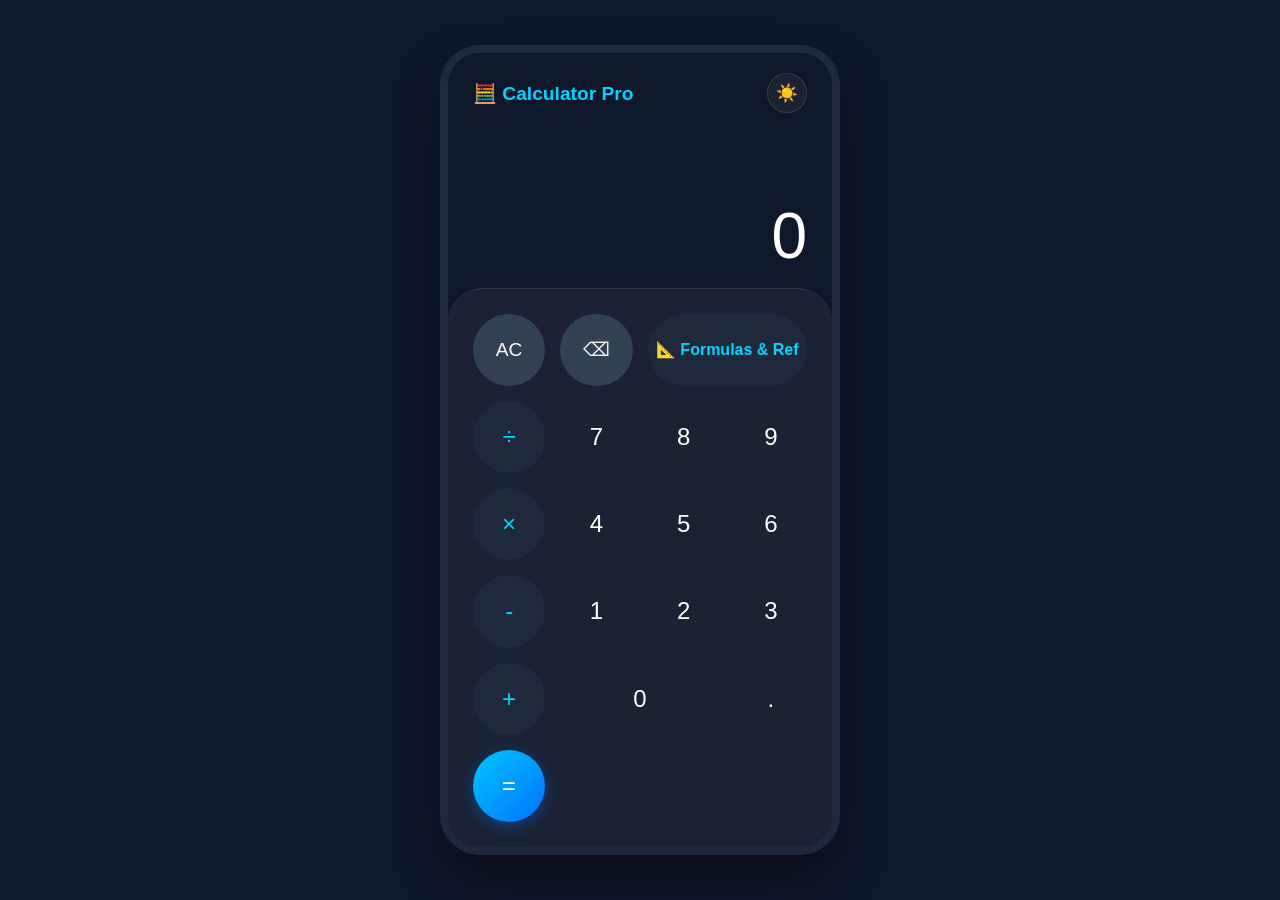
==== commit ae256986: "Enhance formula modal with search functionality Updated the formula modal to include a search bar an" ====
--- a/index.html
+++ b/index.html
@@ -25,7 +25,7 @@
     <div class="keypad">
         <button class="btn-action" onclick="clearAll()">AC</button>
         <button class="btn-action" onclick="deleteLast()">⌫</button>
-        <button class="btn-formula" onclick="openModal()">📐 Formulas</button>
+        <button class="btn-formula" onclick="openModal()">📐 Formulas & Ref</button>
         <button class="btn-operator" onclick="appendChar('÷')">÷</button>
 
         <button class="btn-number" onclick="appendChar('7')">7</button>
@@ -49,43 +49,18 @@
     </div>
 </div>
 
-<!-- Formula Modal -->
+<!-- Dynamic Formula Modal -->
 <div id="formulaModal" class="modal-overlay">
     <div class="modal-card">
         <button class="modal-close" onclick="closeModal()">✖</button>
         <h2>📐 Formula Library</h2>
-        <p class="modal-subtitle">Select a formula to apply it to your current result.</p>
         
-        <div class="modal-content">
-            <!-- Conversions -->
-            <div class="formula-item" onclick="applyFormula('c_to_f')">
-                <div class="formula-title">Celsius to Fahrenheit</div>
-                <div class="formula-desc">Multiplies by 1.8 and adds 32.</div>
-            </div>
-            <div class="formula-item" onclick="applyFormula('km_to_mi')">
-                <div class="formula-title">Kilometers to Miles</div>
-                <div class="formula-desc">Multiplies by 0.621371.</div>
-            </div>
-
-            <!-- Geometry (Single Variable) -->
-            <div class="formula-item" onclick="applyFormula('cube_vol')">
-                <div class="formula-title">Volume of a Cube</div>
-                <div class="formula-desc">Calculates Side³. (Uses current number as Side).</div>
-            </div>
-            <div class="formula-item" onclick="applyFormula('circle_area')">
-                <div class="formula-title">Area of a Circle</div>
-                <div class="formula-desc">Calculates π × r². (Uses current number as Radius).</div>
-            </div>
-
-            <!-- Statistics -->
-            <div class="formula-item" onclick="applyFormula('variance')">
-                <div class="formula-title">Square (x²)</div>
-                <div class="formula-desc">Multiplies the current number by itself.</div>
-            </div>
-            <div class="formula-item" onclick="applyFormula('sqrt')">
-                <div class="formula-title">Square Root (√x)</div>
-                <div class="formula-desc">Finds the principal square root of the current number.</div>
-            </div>
+        <!-- Search Bar -->
+        <input type="text" id="formulaSearch" class="search-bar" placeholder="Search formulas, stats, physics..." onkeyup="filterFormulas()">
+        
+        <!-- Dynamic Content Container -->
+        <div class="modal-content" id="formulaListContainer">
+            <!-- JS will inject formulas here -->
         </div>
     </div>
 </div>
--- a/style.css
+++ b/style.css
@@ -0,0 +1,221 @@
+/* =========================================
+   THEME VARIABLES & RESET
+   ========================================= */
+:root {
+    --bg-color: #0f172a;
+    --card-bg: rgba(255, 255, 255, 0.05);
+    --text-primary: #ffffff;
+    --text-secondary: #94a3b8;
+    --accent: #00D4FF;
+    --operator-bg: #1e293b;
+    --operator-color: #00D4FF;
+    --action-bg: #334155;
+    --action-color: #f8fafc;
+    --equal-bg: linear-gradient(135deg, #00c6ff, #0072ff);
+    --success: #22c55e;
+    --border-color: rgba(255, 255, 255, 0.1);
+}
+
+body.light-mode {
+    --bg-color: #f1f5f9;
+    --card-bg: #ffffff;
+    --text-primary: #0f172a;
+    --text-secondary: #64748b;
+    --accent: #0284c7;
+    --operator-bg: #e2e8f0;
+    --operator-color: #0284c7;
+    --action-bg: #cbd5e1;
+    --action-color: #0f172a;
+    --border-color: rgba(0, 0, 0, 0.1);
+}
+
+* {
+    margin: 0;
+    padding: 0;
+    box-sizing: border-box;
+    font-family: -apple-system, BlinkMacSystemFont, "Segoe UI", Roboto, sans-serif;
+    -webkit-tap-highlight-color: transparent;
+}
+
+body {
+    background-color: var(--bg-color);
+    color: var(--text-primary);
+    display: flex;
+    justify-content: center;
+    align-items: center;
+    min-height: 100vh;
+    transition: background-color 0.3s ease;
+}
+
+/* =========================================
+   MOBILE APP FRAME
+   ========================================= */
+.mobile-frame {
+    width: 100%;
+    max-width: 400px;
+    height: 100vh;
+    max-height: 850px;
+    background: var(--bg-color);
+    display: flex;
+    flex-direction: column;
+    position: relative;
+    overflow: hidden;
+}
+
+@media (min-width: 450px) {
+    .mobile-frame {
+        height: 90vh;
+        border-radius: 40px;
+        box-shadow: 0 25px 50px -12px rgba(0, 0, 0, 0.5);
+        border: 8px solid #1e293b;
+    }
+    body.light-mode .mobile-frame { border-color: #cbd5e1; }
+}
+
+/* Header */
+.app-header {
+    display: flex;
+    justify-content: space-between;
+    align-items: center;
+    padding: 20px 25px 10px;
+}
+
+.app-header h2 { font-size: 1.2rem; color: var(--accent); }
+
+#themeToggleBtn {
+    background: var(--card-bg);
+    border: 1px solid var(--border-color);
+    color: var(--text-primary);
+    border-radius: 50%;
+    width: 40px; height: 40px;
+    font-size: 1.1rem;
+    cursor: pointer;
+}
+
+/* Display Screen */
+.display-screen {
+    flex-grow: 1;
+    display: flex;
+    flex-direction: column;
+    justify-content: flex-end;
+    align-items: flex-end;
+    padding: 20px 25px;
+    word-break: break-all;
+}
+
+.expression-display {
+    font-size: 1.5rem;
+    color: var(--text-secondary);
+    min-height: 30px;
+    margin-bottom: 10px;
+}
+
+.result-value {
+    font-size: 4rem;
+    font-weight: 300;
+    line-height: 1;
+    color: var(--text-primary);
+}
+
+/* Keypad Grid */
+.keypad {
+    display: grid;
+    grid-template-columns: repeat(4, 1fr);
+    gap: 15px;
+    padding: 25px;
+    background: var(--card-bg);
+    border-radius: 35px 35px 0 0;
+    border-top: 1px solid var(--border-color);
+}
+
+button {
+    border: none;
+    border-radius: 50%;
+    font-size: 1.5rem;
+    cursor: pointer;
+    display: flex;
+    justify-content: center;
+    align-items: center;
+    transition: transform 0.1s, background-color 0.2s;
+    aspect-ratio: 1 / 1;
+}
+
+button:active { transform: scale(0.92); }
+
+.btn-number { background: transparent; color: var(--text-primary); font-weight: 400; }
+.btn-number:hover { background: rgba(150, 150, 150, 0.1); }
+
+.btn-operator { background: var(--operator-bg); color: var(--operator-color); font-weight: 500; }
+.btn-action { background: var(--action-bg); color: var(--action-color); font-size: 1.2rem; }
+.btn-equal { background: var(--equal-bg); color: white; box-shadow: 0 4px 15px rgba(0, 114, 255, 0.4); }
+
+.span-2 {
+    grid-column: span 2;
+    border-radius: 40px;
+    aspect-ratio: auto;
+}
+
+.btn-formula {
+    background: var(--operator-bg);
+    color: var(--operator-color);
+    font-size: 1rem;
+    border-radius: 40px;
+    grid-column: span 2;
+    aspect-ratio: auto;
+    font-weight: 600;
+}
+
+/* Modal Overlay & Items */
+.modal-overlay {
+    display: none;
+    position: fixed;
+    top: 0; left: 0; width: 100%; height: 100%;
+    background: rgba(0,0,0,0.7);
+    backdrop-filter: blur(8px);
+    z-index: 2000;
+    justify-content: center;
+    align-items: center;
+    padding: 20px;
+}
+
+.modal-card {
+    background: var(--bg-color);
+    width: 100%; max-width: 350px; max-height: 80vh;
+    border-radius: 20px; padding: 25px;
+    position: relative; display: flex; flex-direction: column;
+    border: 1px solid var(--border-color);
+}
+
+.modal-close {
+    position: absolute; top: 15px; right: 15px;
+    background: none; border: none; font-size: 1.5rem;
+    color: var(--text-secondary); width: auto; height: auto;
+}
+
+.modal-subtitle { font-size: 0.85rem; color: var(--text-secondary); margin: 5px 0 15px 0; }
+
+.modal-content {
+    overflow-y: auto;
+    display: flex; flex-direction: column; gap: 10px;
+}
+
+.formula-item {
+    background: var(--card-bg);
+    padding: 15px; border-radius: 12px;
+    border: 1px solid var(--border-color);
+    cursor: pointer; transition: 0.2s;
+}
+
+.formula-item:hover { border-color: var(--accent); transform: translateY(-2px); }
+.formula-title { color: var(--accent); font-weight: 600; font-size: 1rem; margin-bottom: 5px; }
+.formula-desc { color: var(--text-secondary); font-size: 0.85rem; }
+
+/* Toast */
+.toast {
+    position: fixed; bottom: -60px; left: 50%; transform: translateX(-50%);
+    background: var(--success); color: white;
+    padding: 12px 24px; border-radius: 30px; font-size: 0.9rem;
+    transition: bottom 0.4s cubic-bezier(0.68, -0.55, 0.265, 1.55);
+    z-index: 3000;
+}
+.toast.show { bottom: 30px; }
